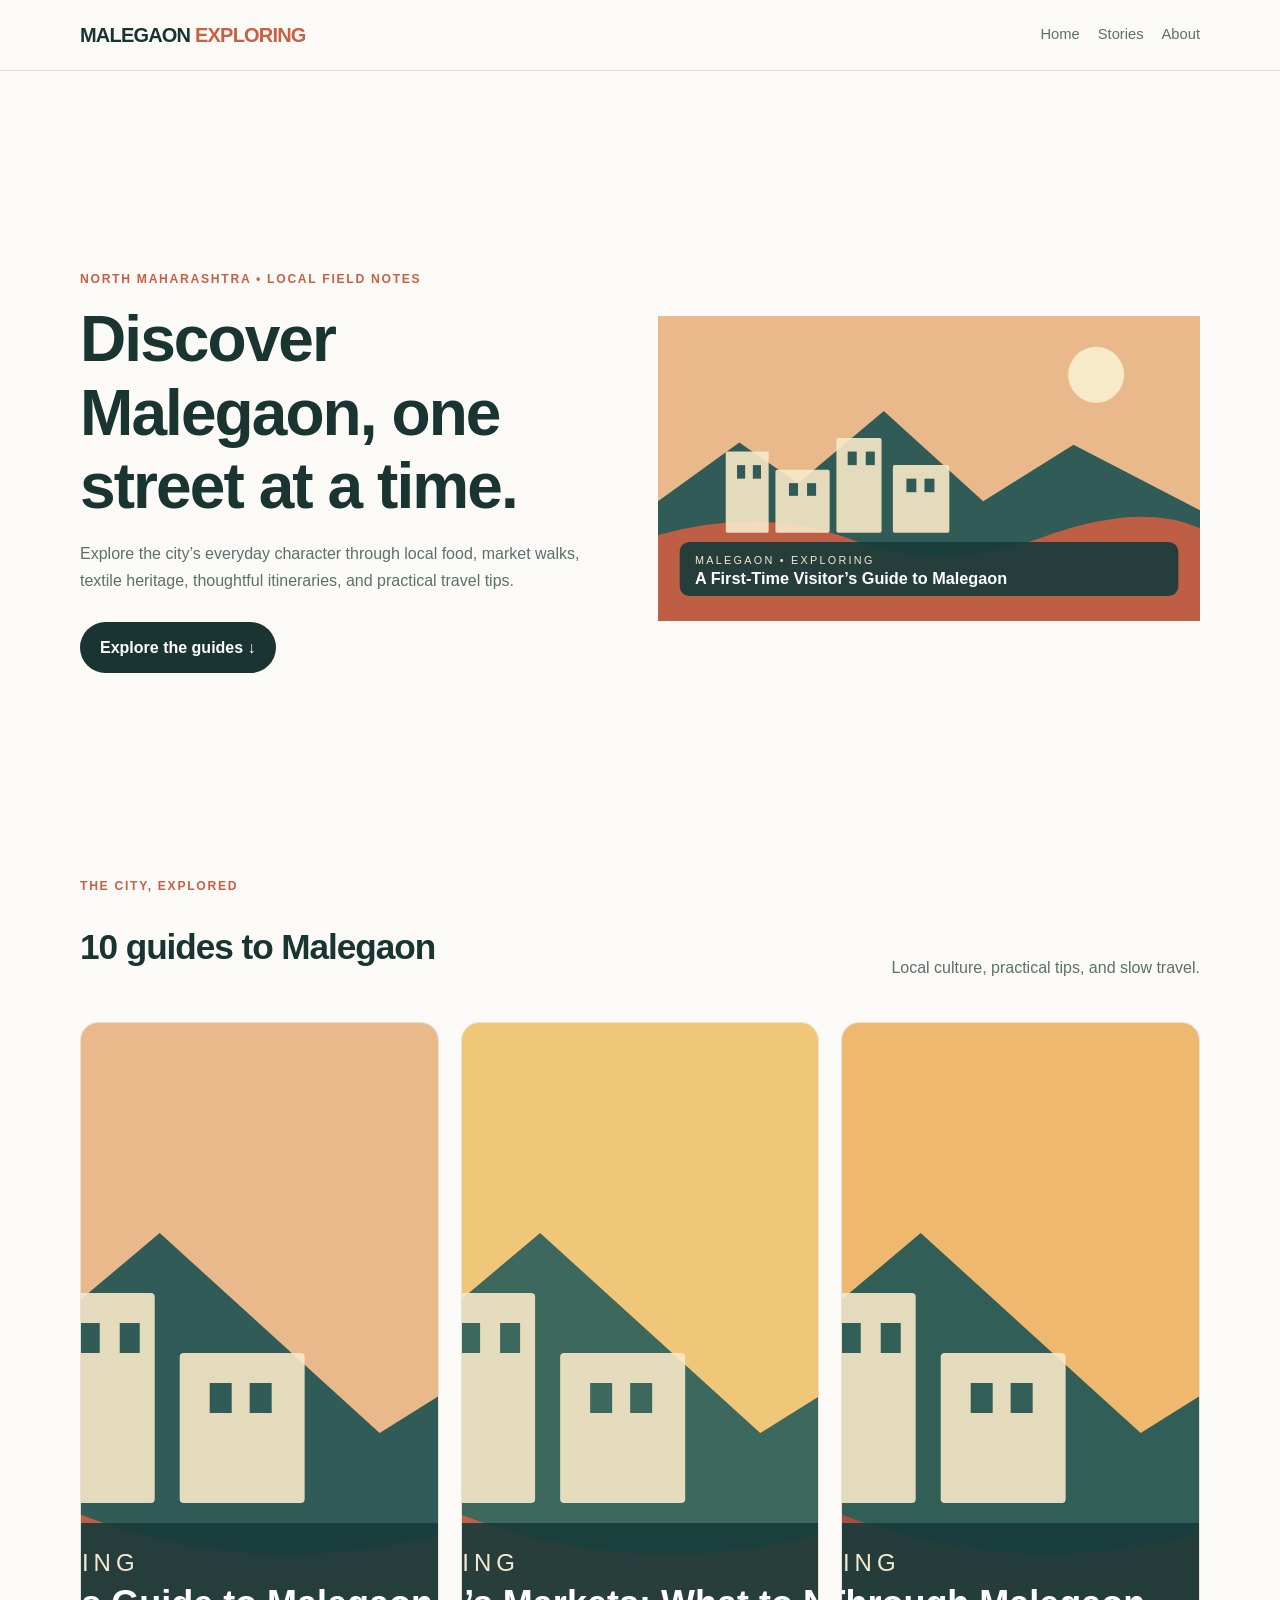
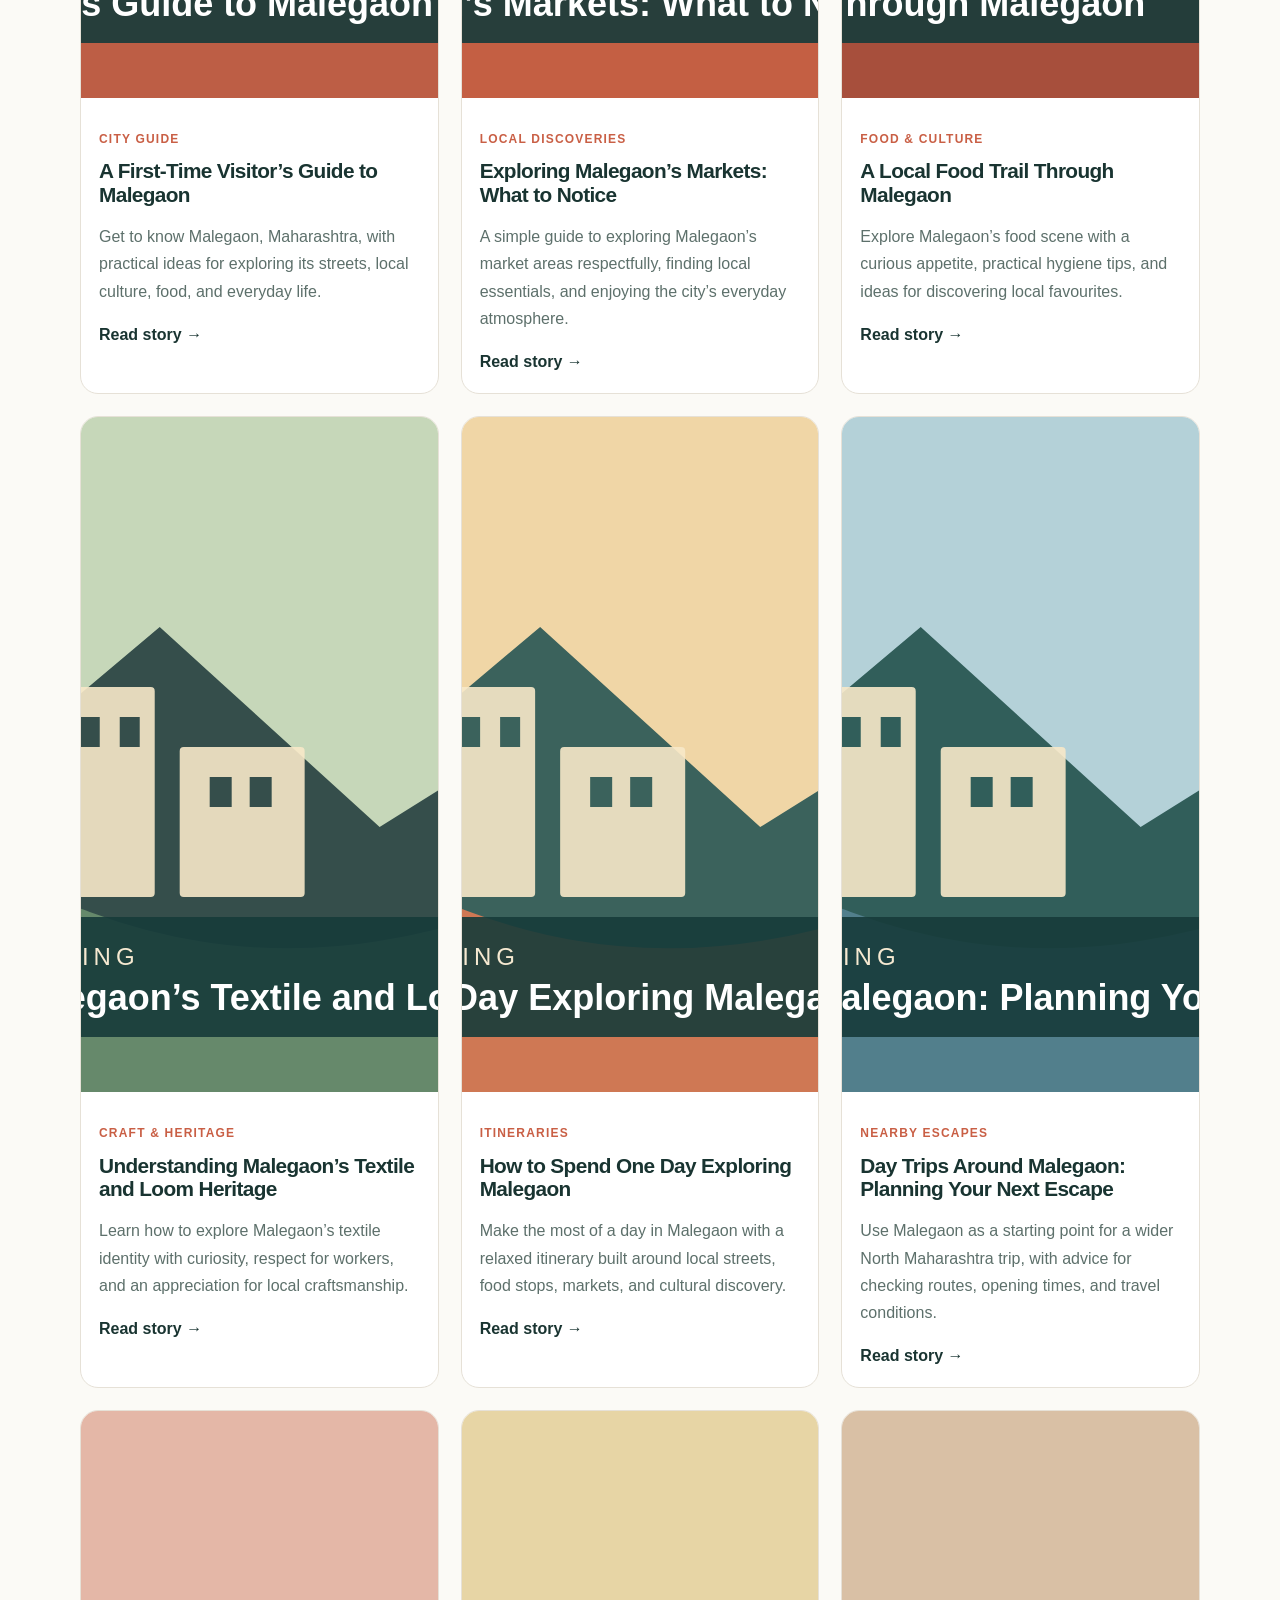
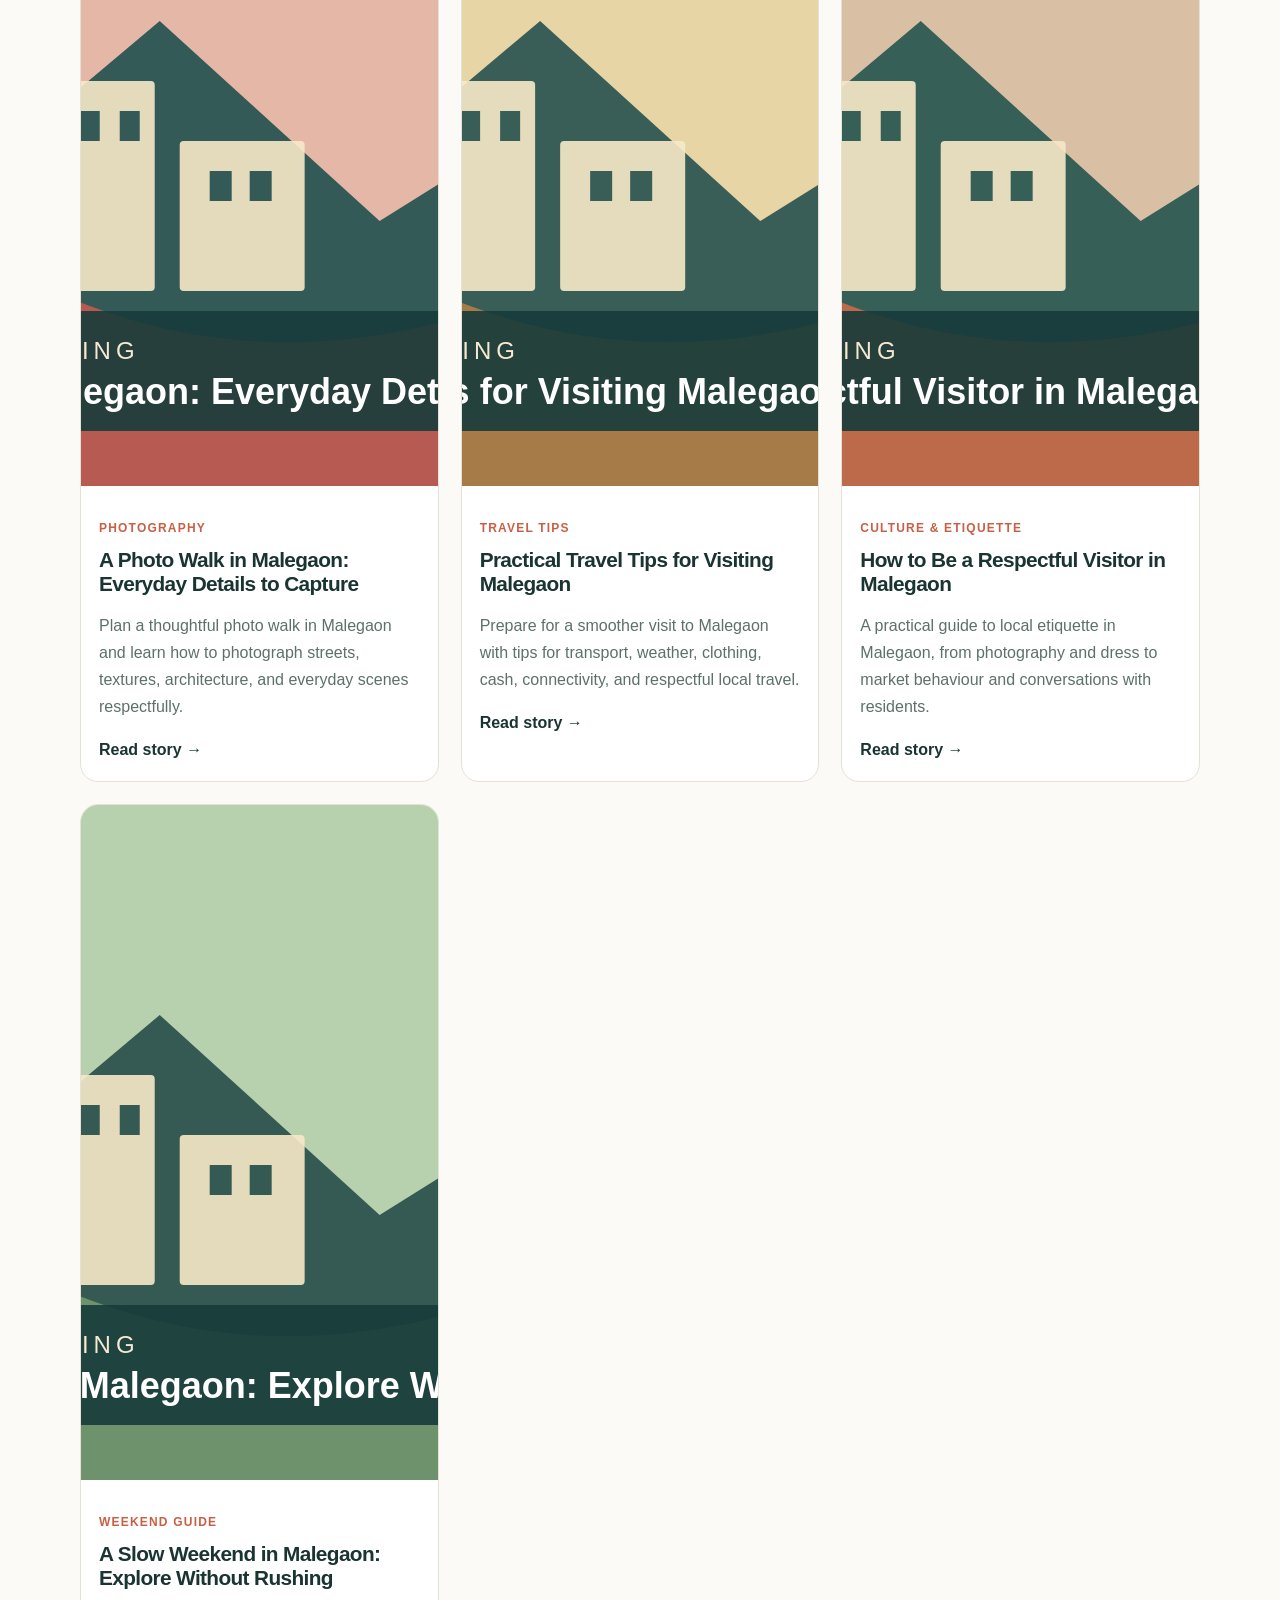
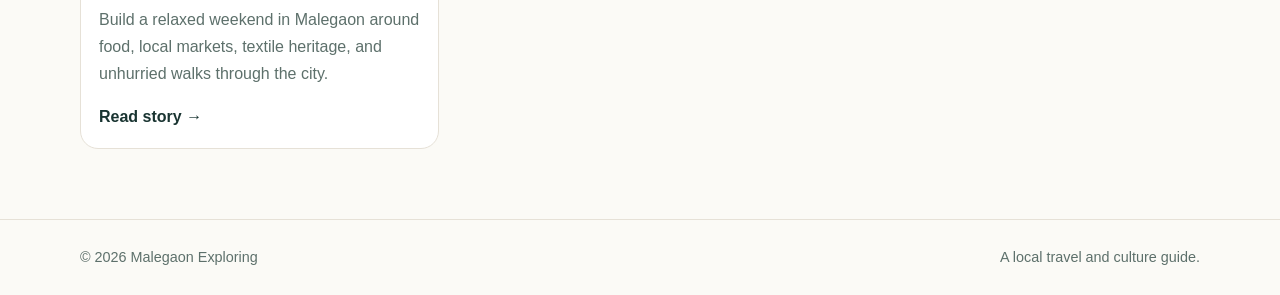
==== index.html @ 41c383dc "Add files via upload" ====
<!doctype html><html lang="en"><head><meta charset="utf-8"><meta name="viewport" content="width=device-width,initial-scale=1"><title>Malegaon Exploring | Local Travel, Food & Culture</title><meta name="description" content="Explore Malegaon, Maharashtra with local travel guides, market walks, food discoveries, textile heritage, itineraries, and practical visitor tips."><link rel="canonical" href="https://YOUR-SITE.vercel.app/"><link rel="stylesheet" href="style.css"><meta property="og:title" content="Malegaon Exploring | Local Travel, Food & Culture"><meta property="og:description" content="A local guide to exploring Malegaon, Maharashtra."><meta property="og:image" content="https://YOUR-SITE.vercel.app/post-1.svg"></head><body><header class="top"><div class="wrap nav"><a class="brand" href="index.html">MALEGAON <span>EXPLORING</span></a><nav class="links"><a href="index.html">Home</a><a href="index.html#stories">Stories</a><a href="index.html#about">About</a></nav></div></header><main><section class="wrap hero"><div><span class="eyebrow">North Maharashtra • Local field notes</span><h1>Discover Malegaon, one street at a time.</h1><p>Explore the city’s everyday character through local food, market walks, textile heritage, thoughtful itineraries, and practical travel tips.</p><a class="button" href="#stories">Explore the guides ↓</a></div><img src="post-1.svg" alt="Illustration inspired by Malegaon streets and local architecture" width="1200" height="675"></section><section class="wrap" id="stories"><div class="sectionhead"><div><span class="eyebrow">The city, explored</span><h2>10 guides to Malegaon</h2></div><p class="muted">Local culture, practical tips, and slow travel.</p></div><div class="grid"><article class="card"><a href="post-1.html"><img src="post-1.svg" alt="A First-Time Visitor’s Guide to Malegaon" width="1200" height="675" loading="lazy"></a><div class="cardbody"><span class="category">City Guide</span><h2><a href="post-1.html">A First-Time Visitor’s Guide to Malegaon</a></h2><p>Get to know Malegaon, Maharashtra, with practical ideas for exploring its streets, local culture, food, and everyday life.</p><a class="read" href="post-1.html">Read story →</a></div></article><article class="card"><a href="post-2.html"><img src="post-2.svg" alt="Exploring Malegaon’s Markets: What to Notice" width="1200" height="675" loading="lazy"></a><div class="cardbody"><span class="category">Local Discoveries</span><h2><a href="post-2.html">Exploring Malegaon’s Markets: What to Notice</a></h2><p>A simple guide to exploring Malegaon’s market areas respectfully, finding local essentials, and enjoying the city’s everyday atmosphere.</p><a class="read" href="post-2.html">Read story →</a></div></article><article class="card"><a href="post-3.html"><img src="post-3.svg" alt="A Local Food Trail Through Malegaon" width="1200" height="675" loading="lazy"></a><div class="cardbody"><span class="category">Food &amp; Culture</span><h2><a href="post-3.html">A Local Food Trail Through Malegaon</a></h2><p>Explore Malegaon’s food scene with a curious appetite, practical hygiene tips, and ideas for discovering local favourites.</p><a class="read" href="post-3.html">Read story →</a></div></article><article class="card"><a href="post-4.html"><img src="post-4.svg" alt="Understanding Malegaon’s Textile and Loom Heritage" width="1200" height="675" loading="lazy"></a><div class="cardbody"><span class="category">Craft &amp; Heritage</span><h2><a href="post-4.html">Understanding Malegaon’s Textile and Loom Heritage</a></h2><p>Learn how to explore Malegaon’s textile identity with curiosity, respect for workers, and an appreciation for local craftsmanship.</p><a class="read" href="post-4.html">Read story →</a></div></article><article class="card"><a href="post-5.html"><img src="post-5.svg" alt="How to Spend One Day Exploring Malegaon" width="1200" height="675" loading="lazy"></a><div class="cardbody"><span class="category">Itineraries</span><h2><a href="post-5.html">How to Spend One Day Exploring Malegaon</a></h2><p>Make the most of a day in Malegaon with a relaxed itinerary built around local streets, food stops, markets, and cultural discovery.</p><a class="read" href="post-5.html">Read story →</a></div></article><article class="card"><a href="post-6.html"><img src="post-6.svg" alt="Day Trips Around Malegaon: Planning Your Next Escape" width="1200" height="675" loading="lazy"></a><div class="cardbody"><span class="category">Nearby Escapes</span><h2><a href="post-6.html">Day Trips Around Malegaon: Planning Your Next Escape</a></h2><p>Use Malegaon as a starting point for a wider North Maharashtra trip, with advice for checking routes, opening times, and travel conditions.</p><a class="read" href="post-6.html">Read story →</a></div></article><article class="card"><a href="post-7.html"><img src="post-7.svg" alt="A Photo Walk in Malegaon: Everyday Details to Capture" width="1200" height="675" loading="lazy"></a><div class="cardbody"><span class="category">Photography</span><h2><a href="post-7.html">A Photo Walk in Malegaon: Everyday Details to Capture</a></h2><p>Plan a thoughtful photo walk in Malegaon and learn how to photograph streets, textures, architecture, and everyday scenes respectfully.</p><a class="read" href="post-7.html">Read story →</a></div></article><article class="card"><a href="post-8.html"><img src="post-8.svg" alt="Practical Travel Tips for Visiting Malegaon" width="1200" height="675" loading="lazy"></a><div class="cardbody"><span class="category">Travel Tips</span><h2><a href="post-8.html">Practical Travel Tips for Visiting Malegaon</a></h2><p>Prepare for a smoother visit to Malegaon with tips for transport, weather, clothing, cash, connectivity, and respectful local travel.</p><a class="read" href="post-8.html">Read story →</a></div></article><article class="card"><a href="post-9.html"><img src="post-9.svg" alt="How to Be a Respectful Visitor in Malegaon" width="1200" height="675" loading="lazy"></a><div class="cardbody"><span class="category">Culture &amp; Etiquette</span><h2><a href="post-9.html">How to Be a Respectful Visitor in Malegaon</a></h2><p>A practical guide to local etiquette in Malegaon, from photography and dress to market behaviour and conversations with residents.</p><a class="read" href="post-9.html">Read story →</a></div></article><article class="card"><a href="post-10.html"><img src="post-10.svg" alt="A Slow Weekend in Malegaon: Explore Without Rushing" width="1200" height="675" loading="lazy"></a><div class="cardbody"><span class="category">Weekend Guide</span><h2><a href="post-10.html">A Slow Weekend in Malegaon: Explore Without Rushing</a></h2><p>Build a relaxed weekend in Malegaon around food, local markets, textile heritage, and unhurried walks through the city.</p><a class="read" href="post-10.html">Read story →</a></div></article></div></section></main><footer class="footer" id="about"><div class="wrap footerin"><span>© 2026 Malegaon Exploring</span><span>A local travel and culture guide.</span></div></footer></body></html>
---- style.css ----
*{box-sizing:border-box}body{margin:0;background:#fbfaf6;color:#193431;font:16px/1.7 Arial,Helvetica,sans-serif}a{color:inherit}.wrap{width:min(1120px,calc(100% - 32px));margin:auto}.top{border-bottom:1px solid #e6e1d7}.nav{padding:18px 0;display:flex;justify-content:space-between;gap:16px;align-items:center}.brand{font-weight:900;font-size:1.25rem;text-decoration:none;letter-spacing:-.04em}.brand span{color:#c95f45}.links{display:flex;gap:18px;flex-wrap:wrap}.links a{text-decoration:none;color:#5d706b;font-size:.92rem}.hero{padding:60px 0 40px;display:grid;grid-template-columns:1fr 1fr;gap:36px;align-items:center}.eyebrow{text-transform:uppercase;letter-spacing:.14em;color:#c95f45;font-weight:bold;font-size:.76rem}h1,h2,h3{line-height:1.15;letter-spacing:-.03em}h1{font-size:clamp(2.3rem,5vw,4.2rem);margin:12px 0}h2{font-size:clamp(1.6rem,3vw,2.2rem)}.hero p,.muted{color:#5d706b}.hero img{width:100%;border-radius:24px}.button{display:inline-block;padding:12px 20px;background:#193431;color:#fff;text-decoration:none;border-radius:99px;font-weight:bold;margin-top:12px}.sectionhead{margin:25px 0;display:flex;justify-content:space-between;align-items:end;gap:20px}.grid{display:grid;grid-template-columns:repeat(3,minmax(0,1fr));gap:22px;padding-bottom:70px}.card{background:white;border:1px solid #e6e1d7;border-radius:18px;overflow:hidden}.card img{width:100%;aspect-ratio:16/9;object-fit:cover}.cardbody{padding:18px}.category{font-size:.75rem;text-transform:uppercase;letter-spacing:.1em;color:#c95f45;font-weight:bold}.card h2{font-size:1.3rem;margin:8px 0}.card h2 a{text-decoration:none}.card p{color:#5d706b}.read{font-weight:bold;text-decoration:none}.articlehead{padding:45px 0 20px;max-width:850px}.articlehead h1{font-size:clamp(2.2rem,5vw,3.8rem)}.meta{color:#5d706b;font-size:.9rem}.feature{width:100%;max-height:470px;object-fit:cover;border-radius:22px;margin:10px 0 30px}.articlegrid{display:grid;grid-template-columns:minmax(0,760px) 1fr;gap:45px;padding-bottom:70px}.content h2{font-size:1.55rem;margin-top:32px}.content p{color:#344d48}.aside{background:#f0eee5;border-radius:16px;padding:20px;align-self:start}.footer{border-top:1px solid #e6e1d7;padding:25px 0;color:#5d706b;font-size:.9rem}.footerin{display:flex;justify-content:space-between;gap:12px;flex-wrap:wrap}.back{color:#c95f45;text-decoration:none;font-weight:bold}@media(max-width:800px){.hero{grid-template-columns:1fr;padding-top:38px}.grid{grid-template-columns:repeat(2,minmax(0,1fr))}.articlegrid{grid-template-columns:1fr}.aside{order:-1}}@media(max-width:540px){.nav{align-items:flex-start;flex-direction:column}.grid{grid-template-columns:1fr}.wrap{width:calc(100% - 26px)}.hero{gap:22px}}
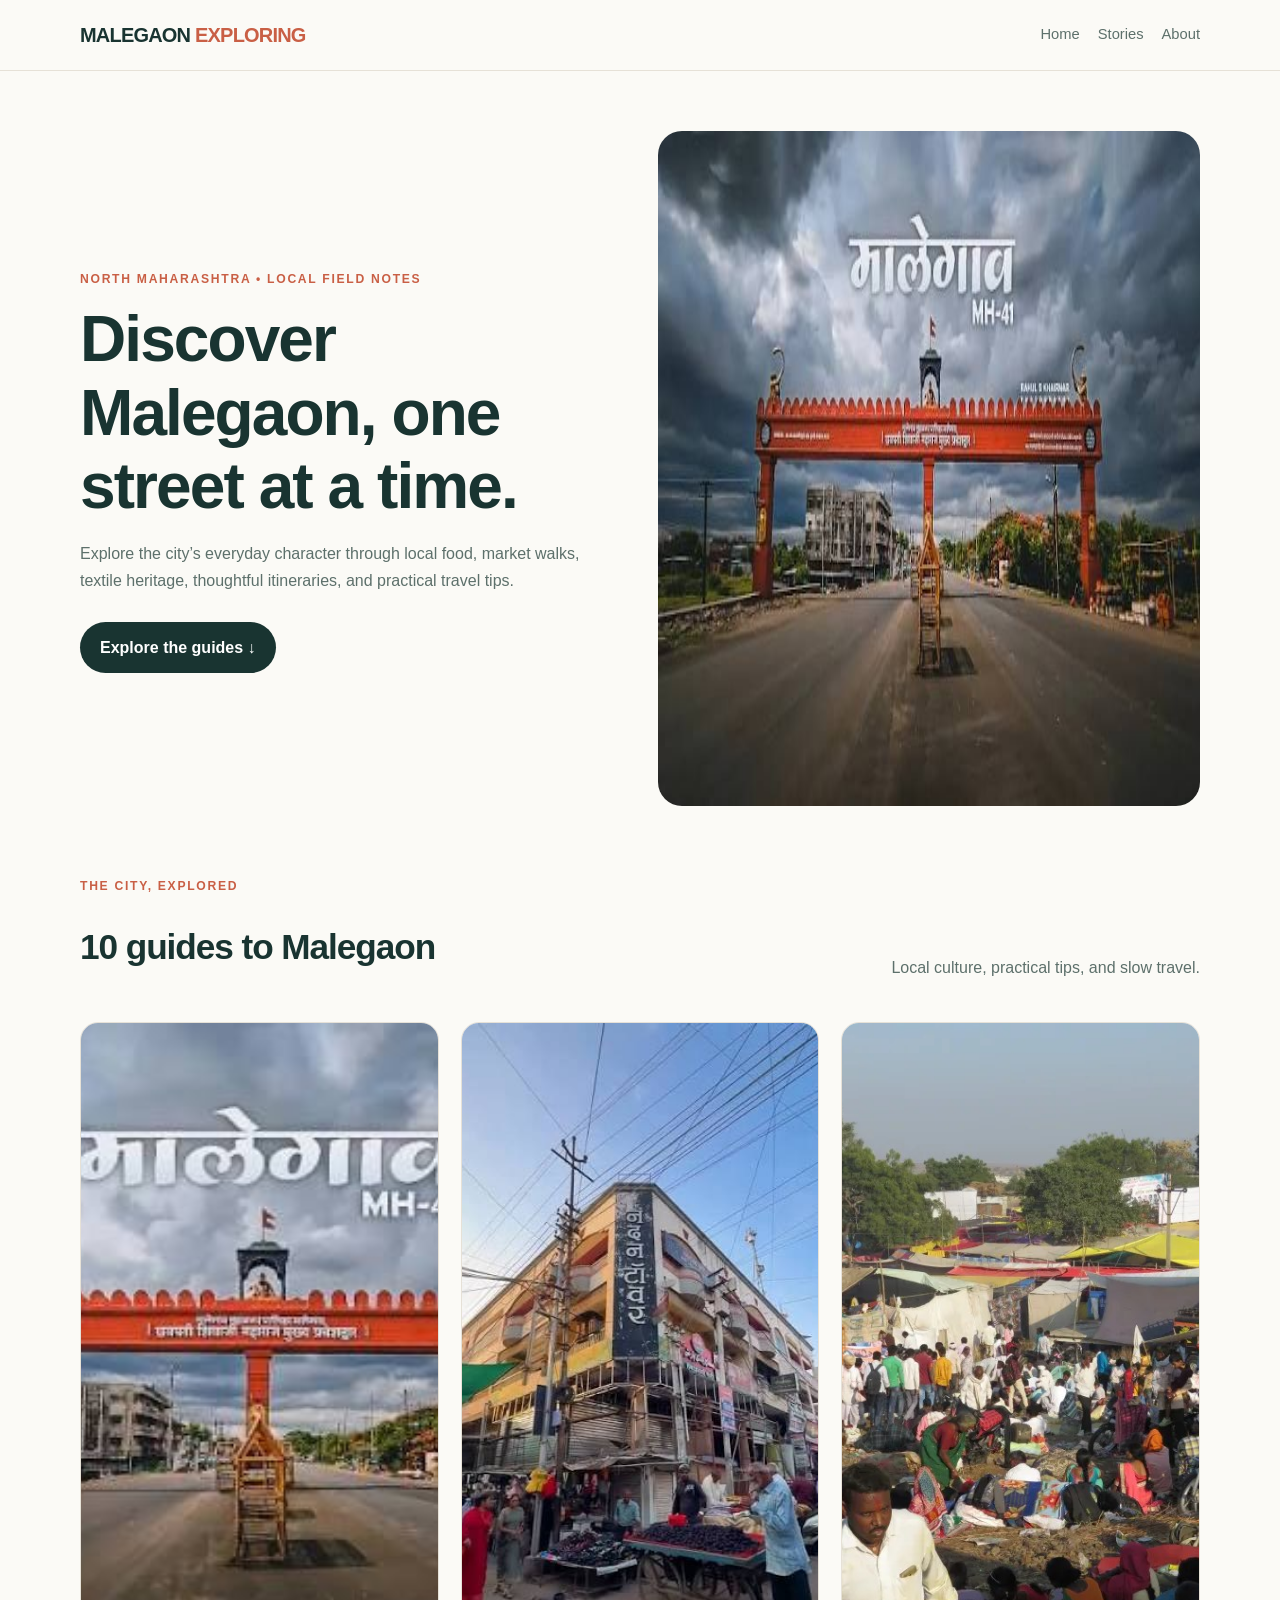
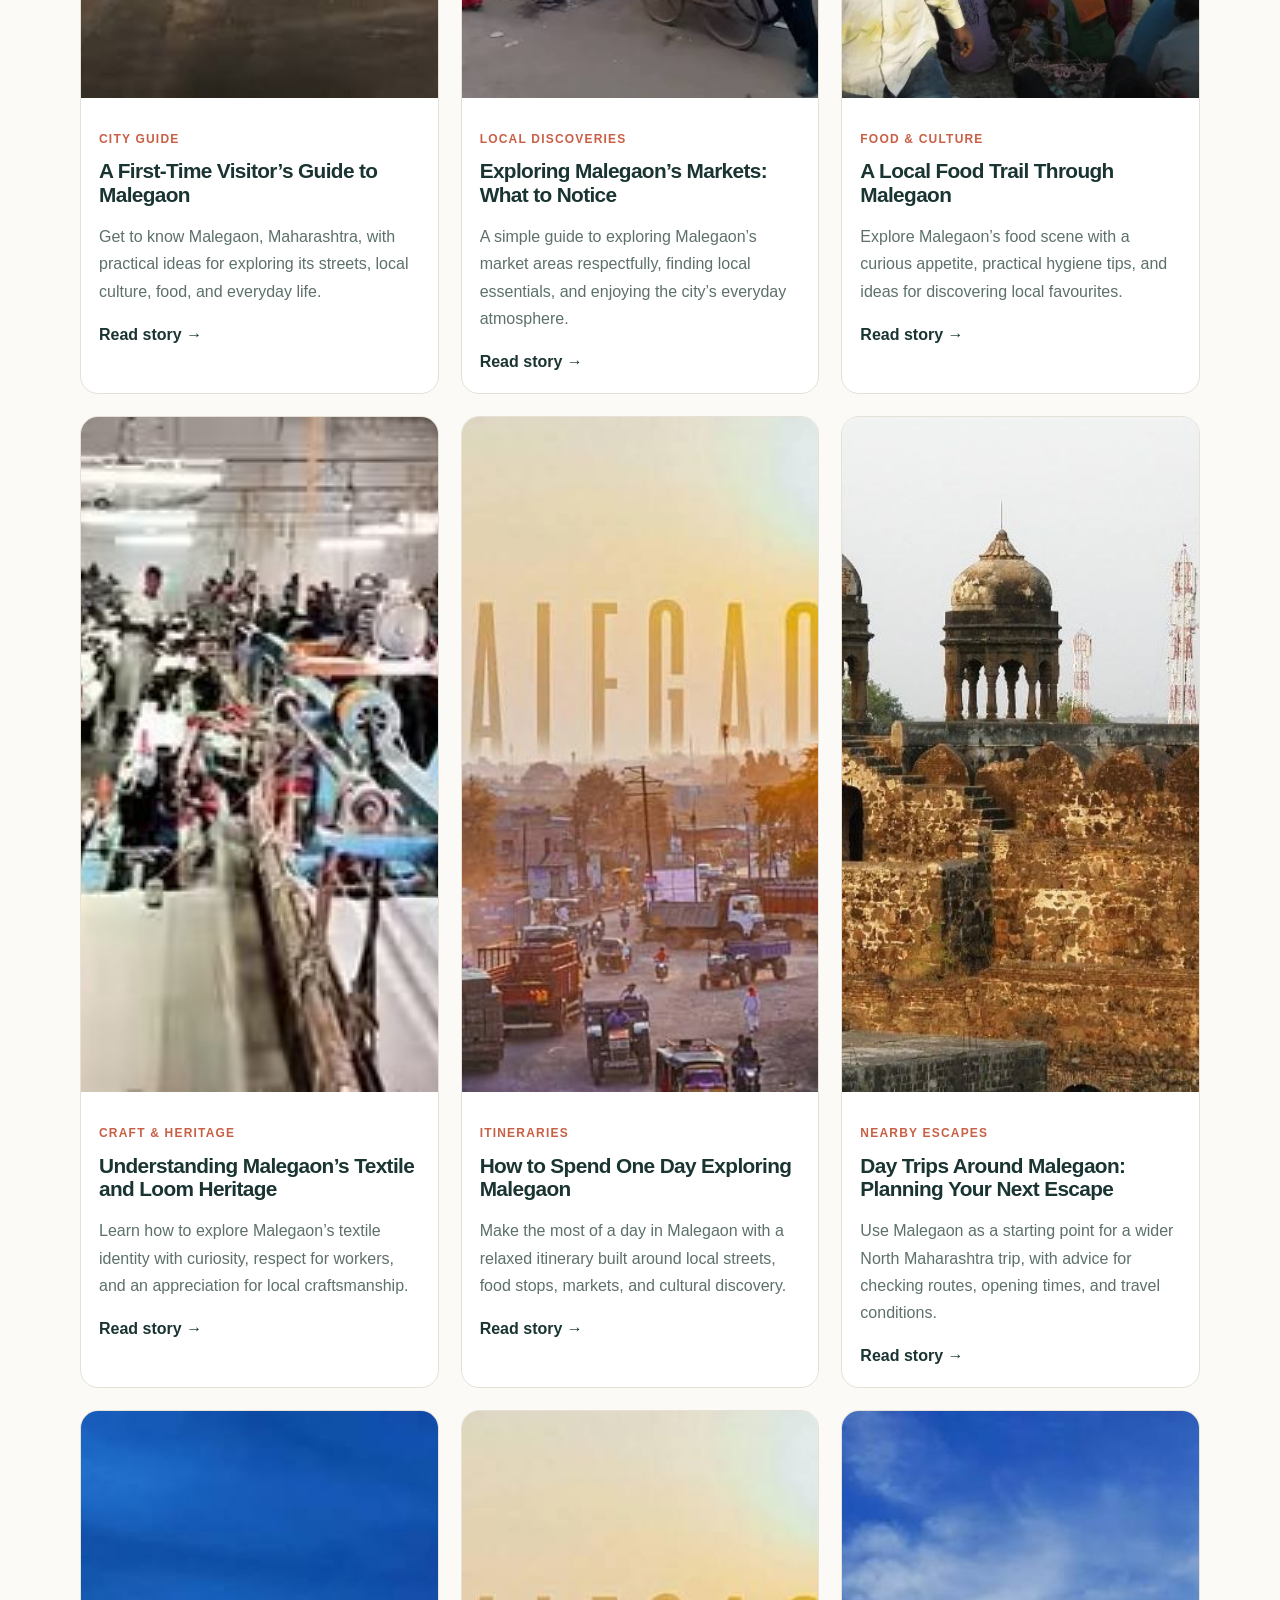
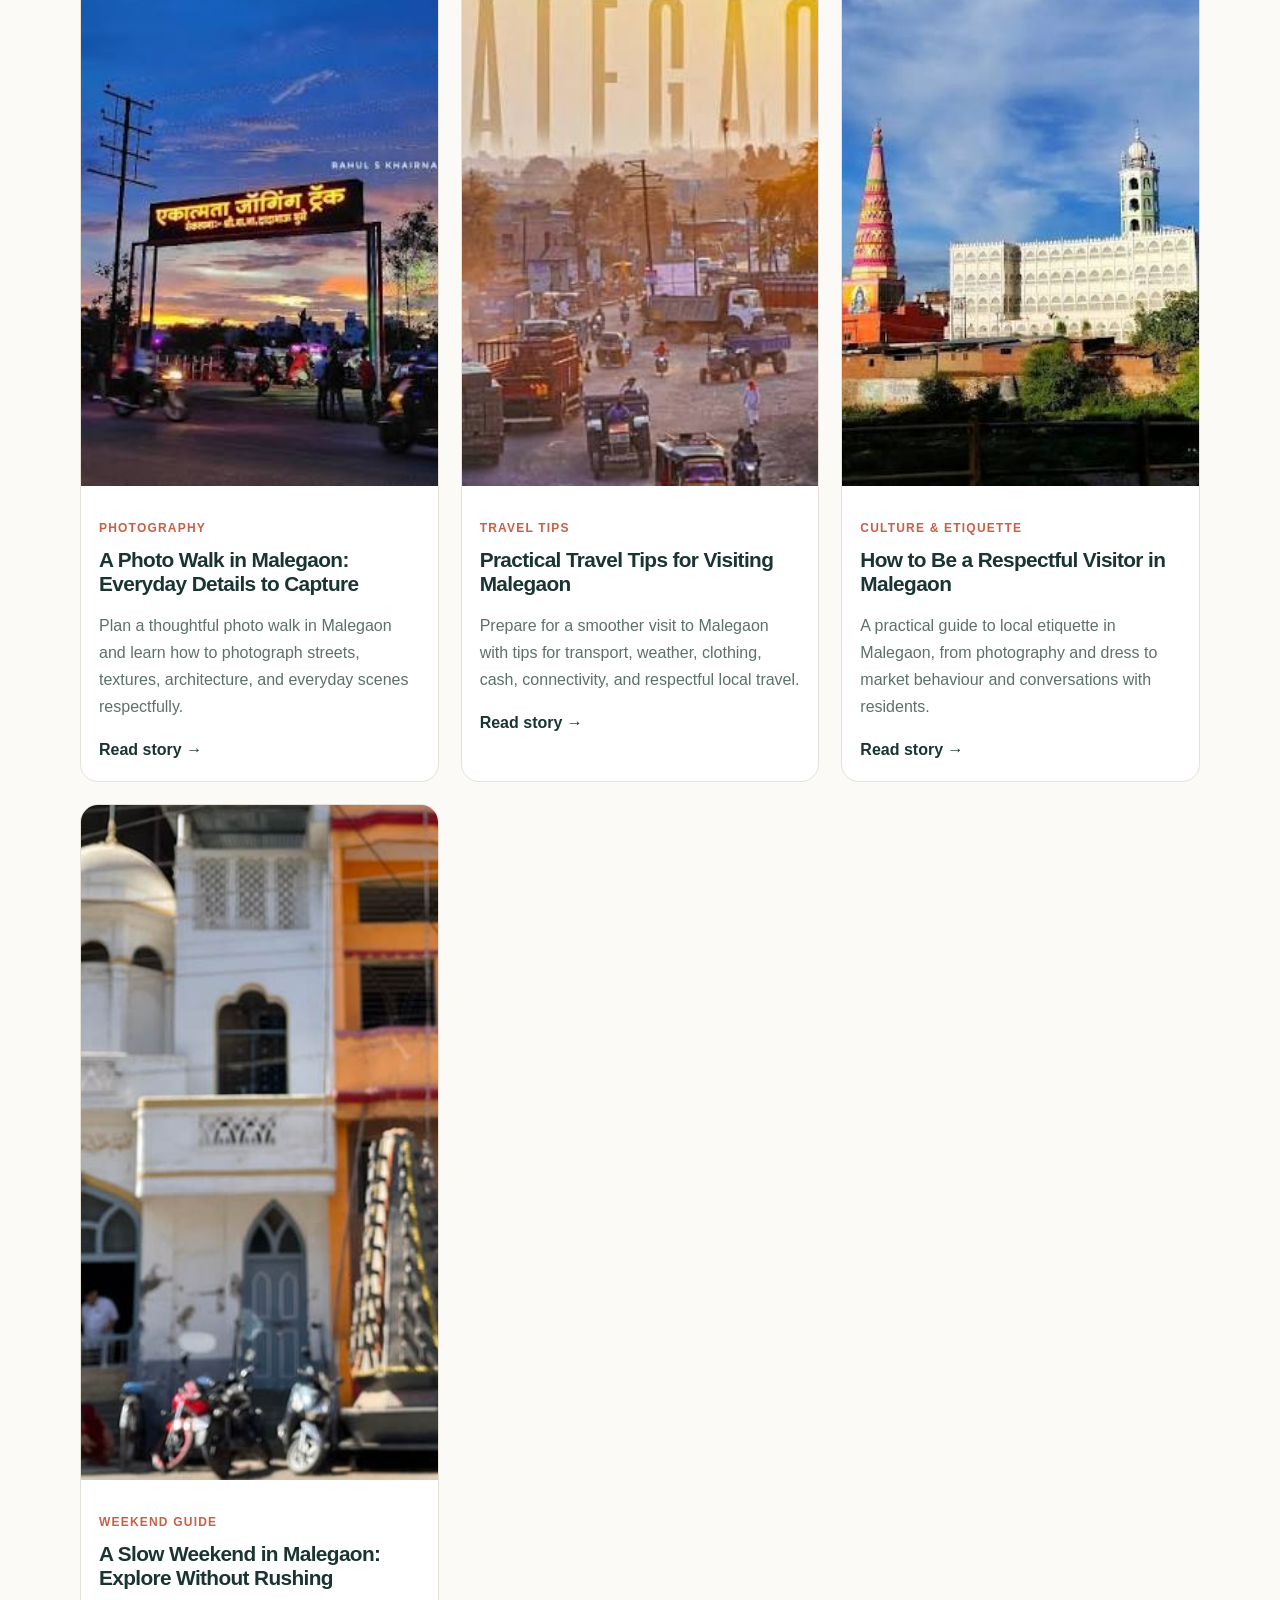
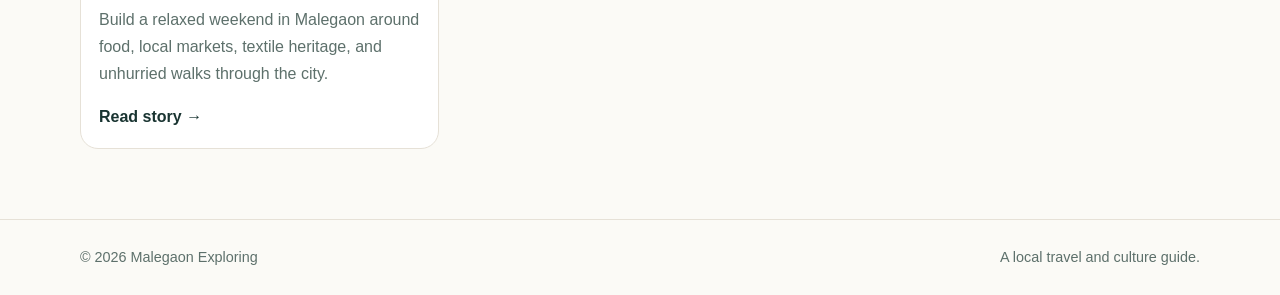
==== commit d4f27a13: "Add files via upload" ====
--- a/index.html
+++ b/index.html
@@ -1 +1 @@
-<!doctype html><html lang="en"><head><meta charset="utf-8"><meta name="viewport" content="width=device-width,initial-scale=1"><title>Malegaon Exploring | Local Travel, Food & Culture</title><meta name="description" content="Explore Malegaon, Maharashtra with local travel guides, market walks, food discoveries, textile heritage, itineraries, and practical visitor tips."><link rel="canonical" href="https://YOUR-SITE.vercel.app/"><link rel="stylesheet" href="style.css"><meta property="og:title" content="Malegaon Exploring | Local Travel, Food & Culture"><meta property="og:description" content="A local guide to exploring Malegaon, Maharashtra."><meta property="og:image" content="https://YOUR-SITE.vercel.app/post-1.svg"></head><body><header class="top"><div class="wrap nav"><a class="brand" href="index.html">MALEGAON <span>EXPLORING</span></a><nav class="links"><a href="index.html">Home</a><a href="index.html#stories">Stories</a><a href="index.html#about">About</a></nav></div></header><main><section class="wrap hero"><div><span class="eyebrow">North Maharashtra • Local field notes</span><h1>Discover Malegaon, one street at a time.</h1><p>Explore the city’s everyday character through local food, market walks, textile heritage, thoughtful itineraries, and practical travel tips.</p><a class="button" href="#stories">Explore the guides ↓</a></div><img src="post-1.svg" alt="Illustration inspired by Malegaon streets and local architecture" width="1200" height="675"></section><section class="wrap" id="stories"><div class="sectionhead"><div><span class="eyebrow">The city, explored</span><h2>10 guides to Malegaon</h2></div><p class="muted">Local culture, practical tips, and slow travel.</p></div><div class="grid"><article class="card"><a href="post-1.html"><img src="post-1.svg" alt="A First-Time Visitor’s Guide to Malegaon" width="1200" height="675" loading="lazy"></a><div class="cardbody"><span class="category">City Guide</span><h2><a href="post-1.html">A First-Time Visitor’s Guide to Malegaon</a></h2><p>Get to know Malegaon, Maharashtra, with practical ideas for exploring its streets, local culture, food, and everyday life.</p><a class="read" href="post-1.html">Read story →</a></div></article><article class="card"><a href="post-2.html"><img src="post-2.svg" alt="Exploring Malegaon’s Markets: What to Notice" width="1200" height="675" loading="lazy"></a><div class="cardbody"><span class="category">Local Discoveries</span><h2><a href="post-2.html">Exploring Malegaon’s Markets: What to Notice</a></h2><p>A simple guide to exploring Malegaon’s market areas respectfully, finding local essentials, and enjoying the city’s everyday atmosphere.</p><a class="read" href="post-2.html">Read story →</a></div></article><article class="card"><a href="post-3.html"><img src="post-3.svg" alt="A Local Food Trail Through Malegaon" width="1200" height="675" loading="lazy"></a><div class="cardbody"><span class="category">Food &amp; Culture</span><h2><a href="post-3.html">A Local Food Trail Through Malegaon</a></h2><p>Explore Malegaon’s food scene with a curious appetite, practical hygiene tips, and ideas for discovering local favourites.</p><a class="read" href="post-3.html">Read story →</a></div></article><article class="card"><a href="post-4.html"><img src="post-4.svg" alt="Understanding Malegaon’s Textile and Loom Heritage" width="1200" height="675" loading="lazy"></a><div class="cardbody"><span class="category">Craft &amp; Heritage</span><h2><a href="post-4.html">Understanding Malegaon’s Textile and Loom Heritage</a></h2><p>Learn how to explore Malegaon’s textile identity with curiosity, respect for workers, and an appreciation for local craftsmanship.</p><a class="read" href="post-4.html">Read story →</a></div></article><article class="card"><a href="post-5.html"><img src="post-5.svg" alt="How to Spend One Day Exploring Malegaon" width="1200" height="675" loading="lazy"></a><div class="cardbody"><span class="category">Itineraries</span><h2><a href="post-5.html">How to Spend One Day Exploring Malegaon</a></h2><p>Make the most of a day in Malegaon with a relaxed itinerary built around local streets, food stops, markets, and cultural discovery.</p><a class="read" href="post-5.html">Read story →</a></div></article><article class="card"><a href="post-6.html"><img src="post-6.svg" alt="Day Trips Around Malegaon: Planning Your Next Escape" width="1200" height="675" loading="lazy"></a><div class="cardbody"><span class="category">Nearby Escapes</span><h2><a href="post-6.html">Day Trips Around Malegaon: Planning Your Next Escape</a></h2><p>Use Malegaon as a starting point for a wider North Maharashtra trip, with advice for checking routes, opening times, and travel conditions.</p><a class="read" href="post-6.html">Read story →</a></div></article><article class="card"><a href="post-7.html"><img src="post-7.svg" alt="A Photo Walk in Malegaon: Everyday Details to Capture" width="1200" height="675" loading="lazy"></a><div class="cardbody"><span class="category">Photography</span><h2><a href="post-7.html">A Photo Walk in Malegaon: Everyday Details to Capture</a></h2><p>Plan a thoughtful photo walk in Malegaon and learn how to photograph streets, textures, architecture, and everyday scenes respectfully.</p><a class="read" href="post-7.html">Read story →</a></div></article><article class="card"><a href="post-8.html"><img src="post-8.svg" alt="Practical Travel Tips for Visiting Malegaon" width="1200" height="675" loading="lazy"></a><div class="cardbody"><span class="category">Travel Tips</span><h2><a href="post-8.html">Practical Travel Tips for Visiting Malegaon</a></h2><p>Prepare for a smoother visit to Malegaon with tips for transport, weather, clothing, cash, connectivity, and respectful local travel.</p><a class="read" href="post-8.html">Read story →</a></div></article><article class="card"><a href="post-9.html"><img src="post-9.svg" alt="How to Be a Respectful Visitor in Malegaon" width="1200" height="675" loading="lazy"></a><div class="cardbody"><span class="category">Culture &amp; Etiquette</span><h2><a href="post-9.html">How to Be a Respectful Visitor in Malegaon</a></h2><p>A practical guide to local etiquette in Malegaon, from photography and dress to market behaviour and conversations with residents.</p><a class="read" href="post-9.html">Read story →</a></div></article><article class="card"><a href="post-10.html"><img src="post-10.svg" alt="A Slow Weekend in Malegaon: Explore Without Rushing" width="1200" height="675" loading="lazy"></a><div class="cardbody"><span class="category">Weekend Guide</span><h2><a href="post-10.html">A Slow Weekend in Malegaon: Explore Without Rushing</a></h2><p>Build a relaxed weekend in Malegaon around food, local markets, textile heritage, and unhurried walks through the city.</p><a class="read" href="post-10.html">Read story →</a></div></article></div></section></main><footer class="footer" id="about"><div class="wrap footerin"><span>© 2026 Malegaon Exploring</span><span>A local travel and culture guide.</span></div></footer></body></html>+<!doctype html><html lang="en"><head><meta charset="utf-8"><meta name="viewport" content="width=device-width,initial-scale=1"><title>Malegaon Exploring | Local Travel, Food & Culture</title><meta name="description" content="Explore Malegaon, Maharashtra with local travel guides, market walks, food discoveries, textile heritage, itineraries, and practical visitor tips."><link rel="canonical" href="https://YOUR-SITE.vercel.app/"><link rel="stylesheet" href="style.css"><meta property="og:title" content="Malegaon Exploring | Local Travel, Food & Culture"><meta property="og:description" content="A local guide to exploring Malegaon, Maharashtra."><meta property="og:image" content="https://YOUR-SITE.vercel.app/post-1.jpg"></head><body><header class="top"><div class="wrap nav"><a class="brand" href="index.html">MALEGAON <span>EXPLORING</span></a><nav class="links"><a href="index.html">Home</a><a href="index.html#stories">Stories</a><a href="index.html#about">About</a></nav></div></header><main><section class="wrap hero"><div><span class="eyebrow">North Maharashtra • Local field notes</span><h1>Discover Malegaon, one street at a time.</h1><p>Explore the city’s everyday character through local food, market walks, textile heritage, thoughtful itineraries, and practical travel tips.</p><a class="button" href="#stories">Explore the guides ↓</a></div><img src="post-1.jpg" alt="Malegaon entrance gateway in Maharashtra" width="1200" height="675"></section><section class="wrap" id="stories"><div class="sectionhead"><div><span class="eyebrow">The city, explored</span><h2>10 guides to Malegaon</h2></div><p class="muted">Local culture, practical tips, and slow travel.</p></div><div class="grid"><article class="card"><a href="post-1.html"><img src="post-1.jpg" alt="Malegaon entrance gateway in Maharashtra" width="1200" height="675" loading="lazy"></a><div class="cardbody"><span class="category">City Guide</span><h2><a href="post-1.html">A First-Time Visitor’s Guide to Malegaon</a></h2><p>Get to know Malegaon, Maharashtra, with practical ideas for exploring its streets, local culture, food, and everyday life.</p><a class="read" href="post-1.html">Read story →</a></div></article><article class="card"><a href="post-2.html"><img src="post-2.jpg" alt="Busy street market in Malegaon, Maharashtra" width="1200" height="675" loading="lazy"></a><div class="cardbody"><span class="category">Local Discoveries</span><h2><a href="post-2.html">Exploring Malegaon’s Markets: What to Notice</a></h2><p>A simple guide to exploring Malegaon’s market areas respectfully, finding local essentials, and enjoying the city’s everyday atmosphere.</p><a class="read" href="post-2.html">Read story →</a></div></article><article class="card"><a href="post-3.html"><img src="post-3.jpg" alt="A crowded local fair and market near Malegaon" width="1200" height="675" loading="lazy"></a><div class="cardbody"><span class="category">Food &amp; Culture</span><h2><a href="post-3.html">A Local Food Trail Through Malegaon</a></h2><p>Explore Malegaon’s food scene with a curious appetite, practical hygiene tips, and ideas for discovering local favourites.</p><a class="read" href="post-3.html">Read story →</a></div></article><article class="card"><a href="post-4.html"><img src="post-4.jpg" alt="Worker operating a powerloom in Malegaon textile workshop" width="1200" height="675" loading="lazy"></a><div class="cardbody"><span class="category">Craft &amp; Heritage</span><h2><a href="post-4.html">Understanding Malegaon’s Textile and Loom Heritage</a></h2><p>Learn how to explore Malegaon’s textile identity with curiosity, respect for workers, and an appreciation for local craftsmanship.</p><a class="read" href="post-4.html">Read story →</a></div></article><article class="card"><a href="post-5.html"><img src="post-5.jpg" alt="Malegaon city street at sunrise" width="1200" height="675" loading="lazy"></a><div class="cardbody"><span class="category">Itineraries</span><h2><a href="post-5.html">How to Spend One Day Exploring Malegaon</a></h2><p>Make the most of a day in Malegaon with a relaxed itinerary built around local streets, food stops, markets, and cultural discovery.</p><a class="read" href="post-5.html">Read story →</a></div></article><article class="card"><a href="post-6.html"><img src="post-6.jpg" alt="Historic stone fort architecture near the Malegaon region" width="1200" height="675" loading="lazy"></a><div class="cardbody"><span class="category">Nearby Escapes</span><h2><a href="post-6.html">Day Trips Around Malegaon: Planning Your Next Escape</a></h2><p>Use Malegaon as a starting point for a wider North Maharashtra trip, with advice for checking routes, opening times, and travel conditions.</p><a class="read" href="post-6.html">Read story →</a></div></article><article class="card"><a href="post-7.html"><img src="post-7.jpg" alt="A local gateway in Malegaon at sunset" width="1200" height="675" loading="lazy"></a><div class="cardbody"><span class="category">Photography</span><h2><a href="post-7.html">A Photo Walk in Malegaon: Everyday Details to Capture</a></h2><p>Plan a thoughtful photo walk in Malegaon and learn how to photograph streets, textures, architecture, and everyday scenes respectfully.</p><a class="read" href="post-7.html">Read story →</a></div></article><article class="card"><a href="post-8.html"><img src="post-8.jpg" alt="Powerloom machinery inside a textile workshop in Malegaon" width="1200" height="675" loading="lazy"></a><div class="cardbody"><span class="category">Travel Tips</span><h2><a href="post-8.html">Practical Travel Tips for Visiting Malegaon</a></h2><p>Prepare for a smoother visit to Malegaon with tips for transport, weather, clothing, cash, connectivity, and respectful local travel.</p><a class="read" href="post-8.html">Read story →</a></div></article><article class="card"><a href="post-9.html"><img src="post-9.jpg" alt="Religious architecture and minarets in Malegaon" width="1200" height="675" loading="lazy"></a><div class="cardbody"><span class="category">Culture &amp; Etiquette</span><h2><a href="post-9.html">How to Be a Respectful Visitor in Malegaon</a></h2><p>A practical guide to local etiquette in Malegaon, from photography and dress to market behaviour and conversations with residents.</p><a class="read" href="post-9.html">Read story →</a></div></article><article class="card"><a href="post-10.html"><img src="post-10.jpg" alt="Local mosque and temple architecture in Malegaon" width="1200" height="675" loading="lazy"></a><div class="cardbody"><span class="category">Weekend Guide</span><h2><a href="post-10.html">A Slow Weekend in Malegaon: Explore Without Rushing</a></h2><p>Build a relaxed weekend in Malegaon around food, local markets, textile heritage, and unhurried walks through the city.</p><a class="read" href="post-10.html">Read story →</a></div></article></div></section></main><footer class="footer" id="about"><div class="wrap footerin"><span>© 2026 Malegaon Exploring</span><span>A local travel and culture guide.</span></div></footer></body></html>
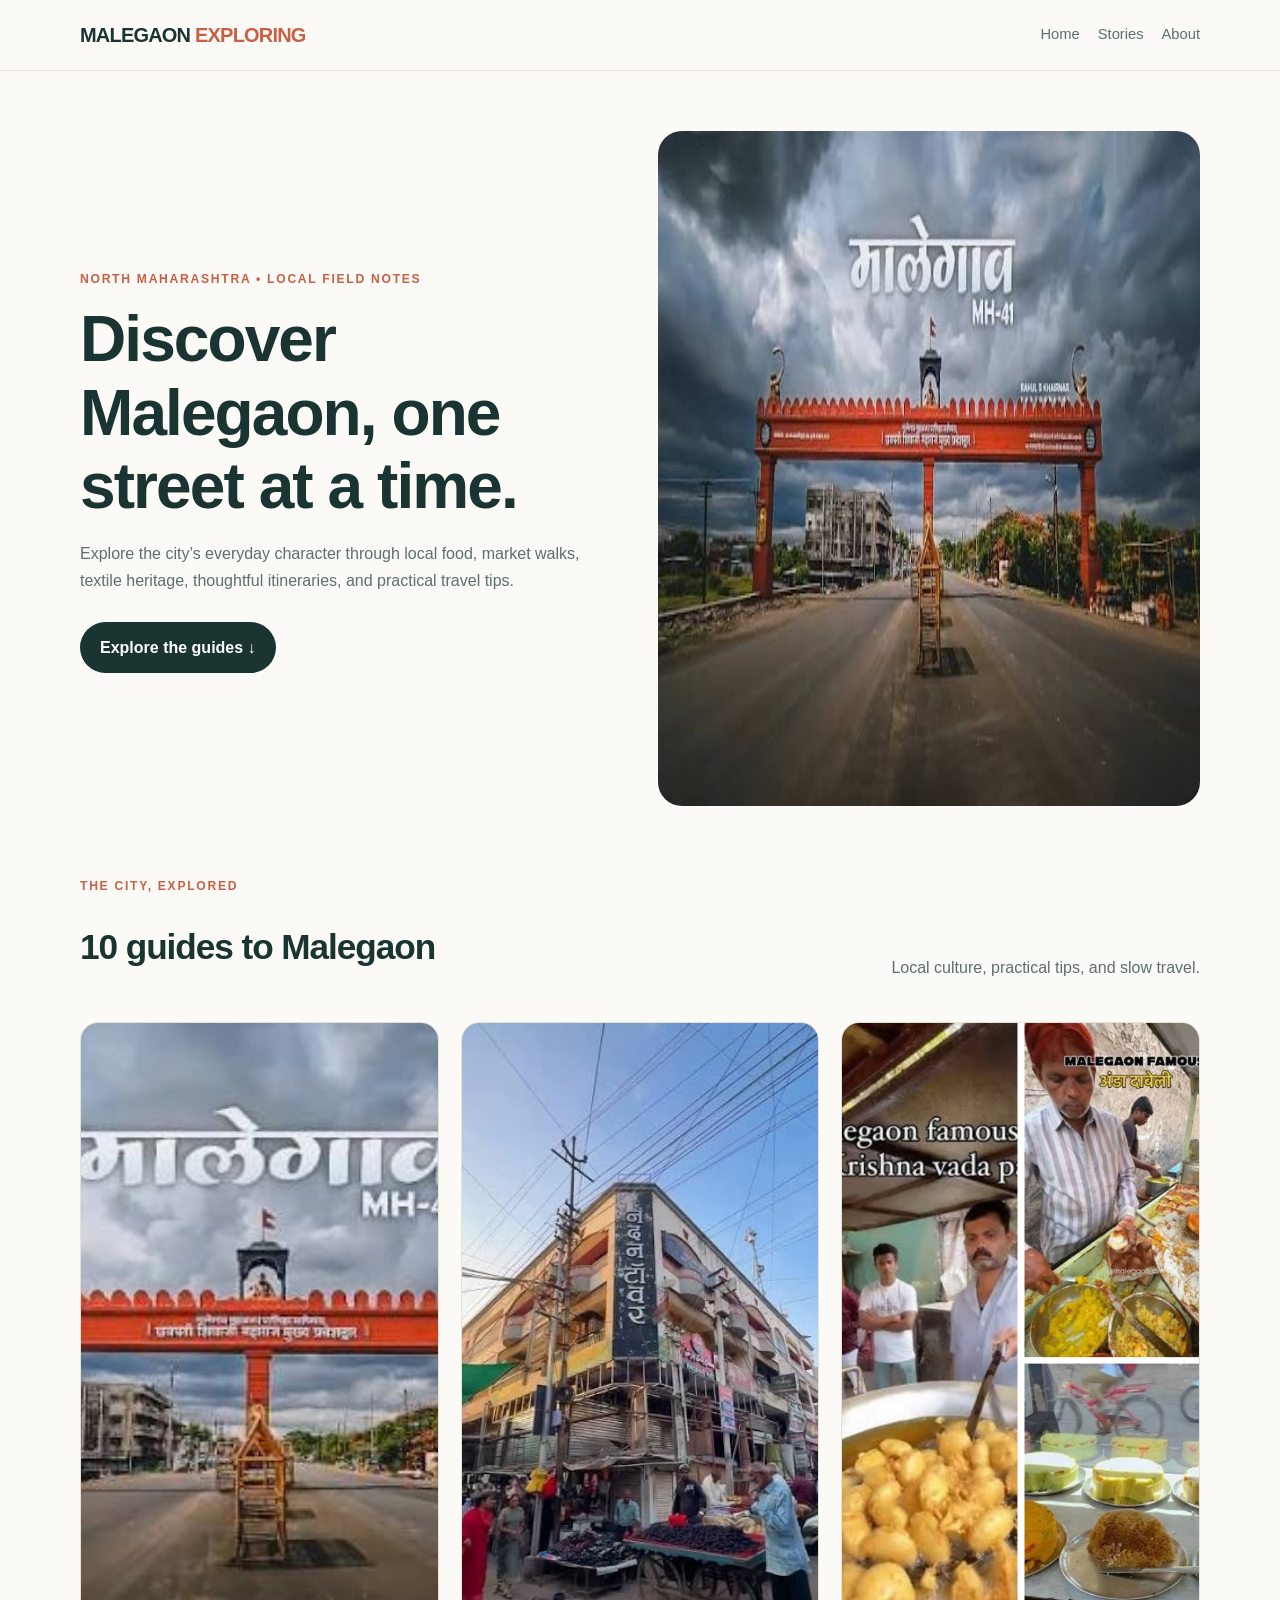
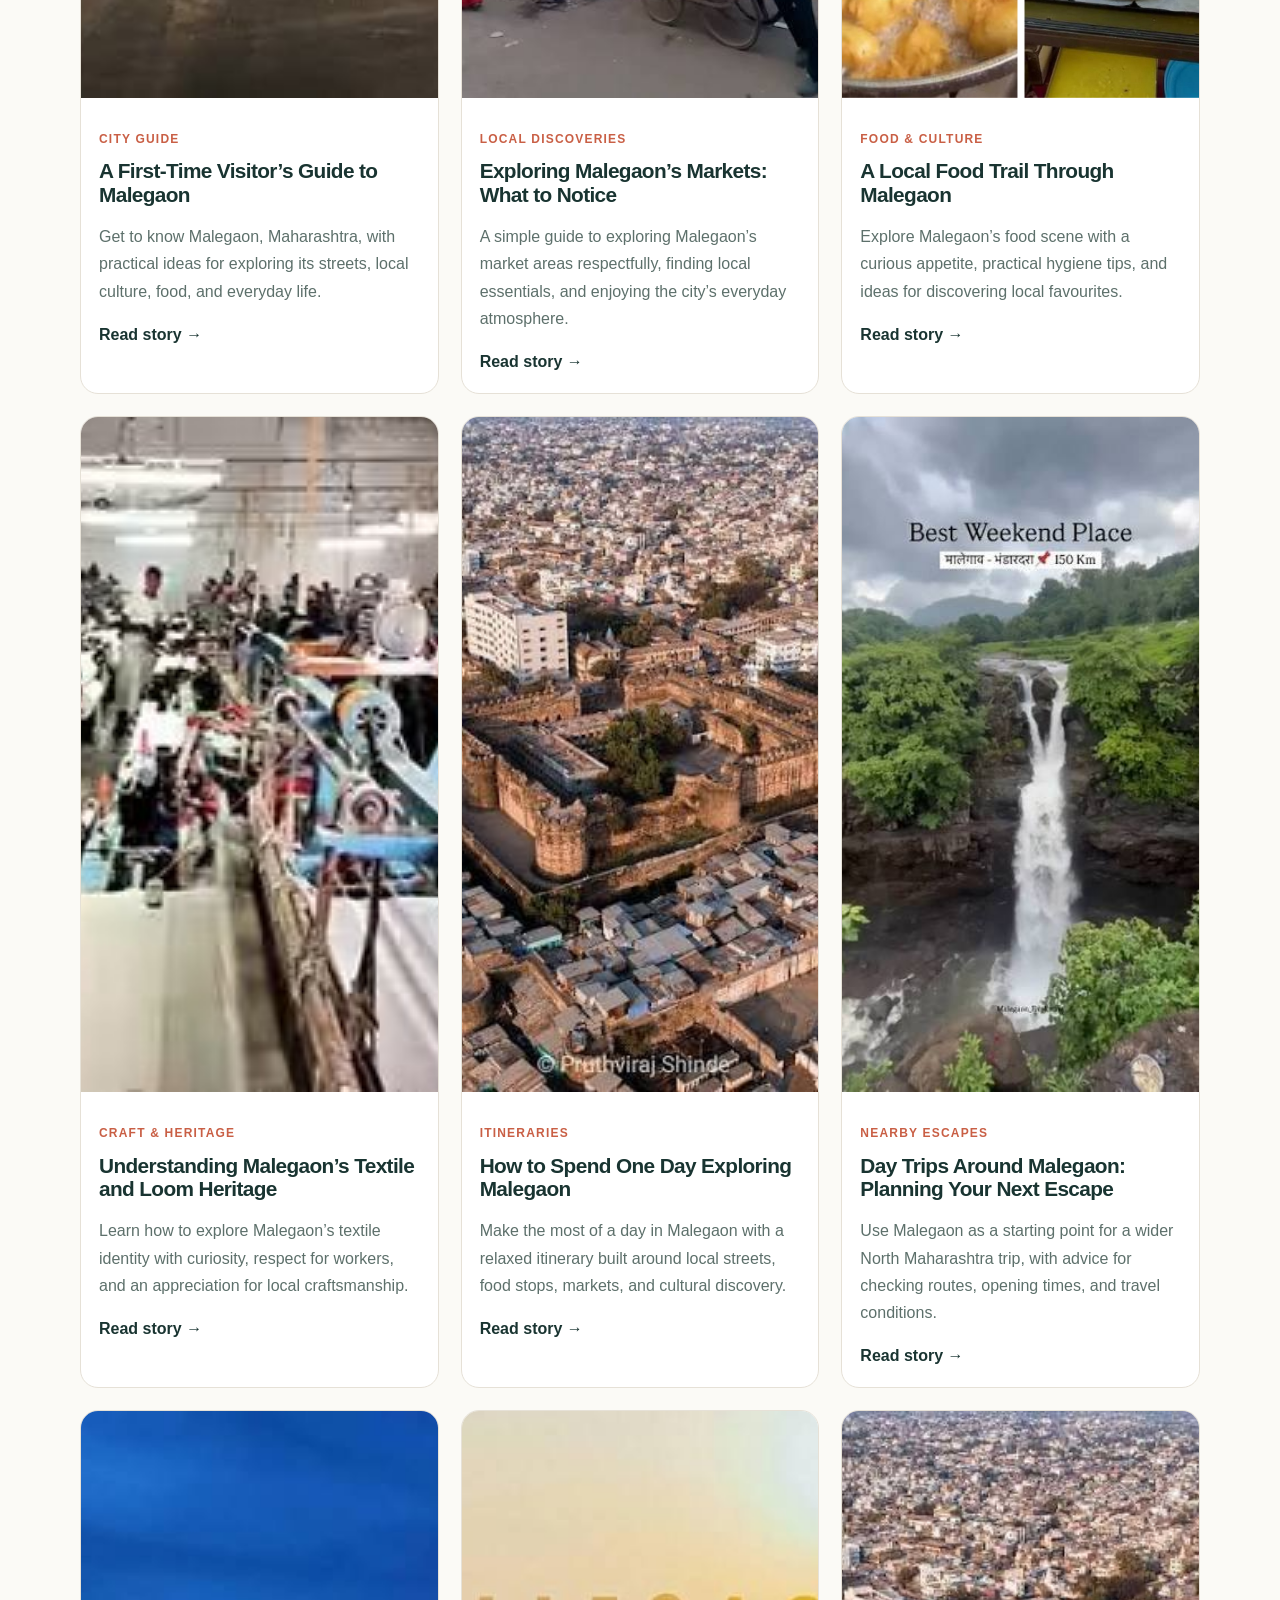
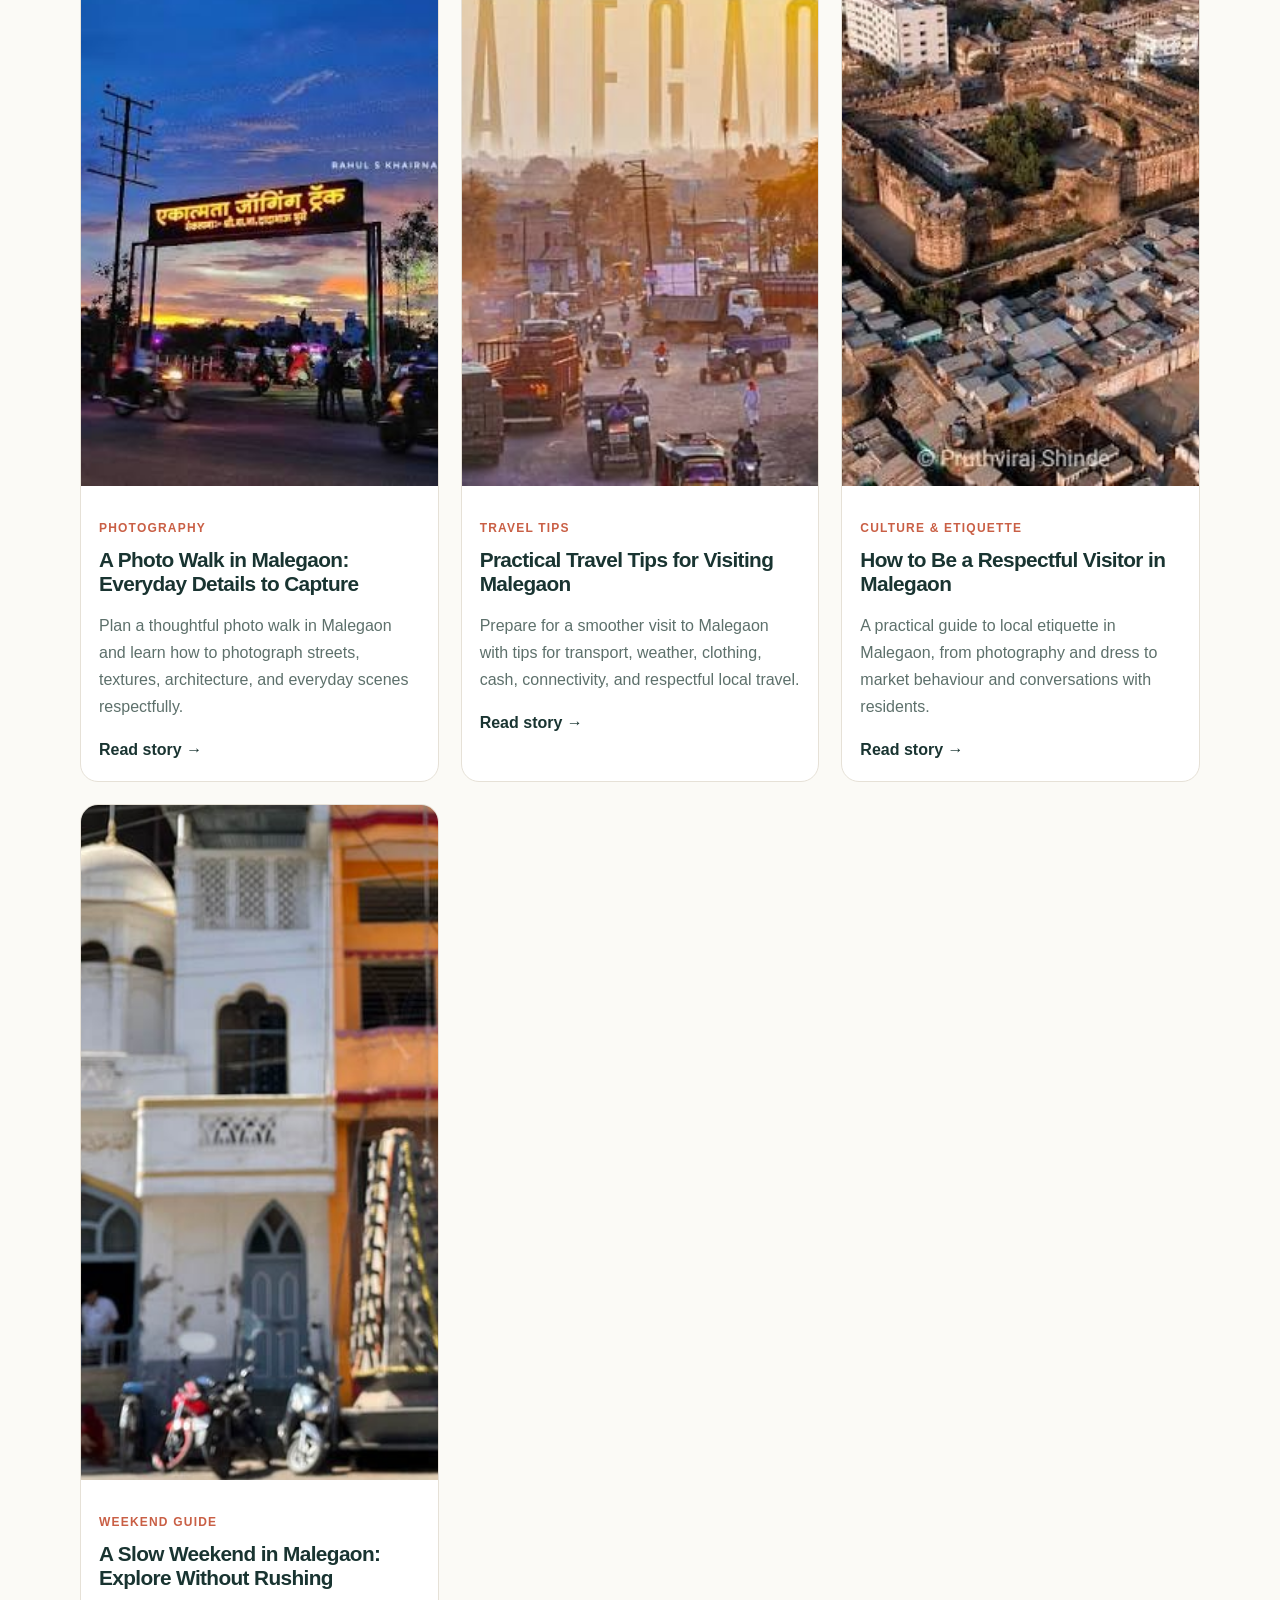
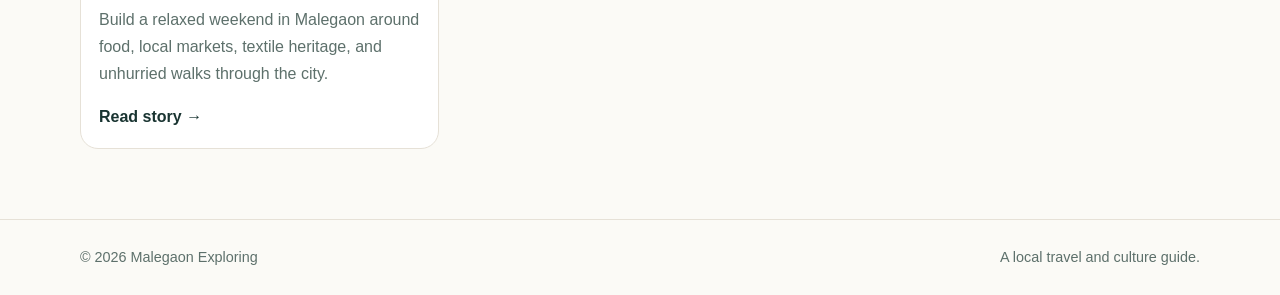
==== commit ecfbc3b7: "Add files via upload" ====
--- a/index.html
+++ b/index.html
@@ -1 +1 @@
-<!doctype html><html lang="en"><head><meta charset="utf-8"><meta name="viewport" content="width=device-width,initial-scale=1"><title>Malegaon Exploring | Local Travel, Food & Culture</title><meta name="description" content="Explore Malegaon, Maharashtra with local travel guides, market walks, food discoveries, textile heritage, itineraries, and practical visitor tips."><link rel="canonical" href="https://YOUR-SITE.vercel.app/"><link rel="stylesheet" href="style.css"><meta property="og:title" content="Malegaon Exploring | Local Travel, Food & Culture"><meta property="og:description" content="A local guide to exploring Malegaon, Maharashtra."><meta property="og:image" content="https://YOUR-SITE.vercel.app/post-1.jpg"></head><body><header class="top"><div class="wrap nav"><a class="brand" href="index.html">MALEGAON <span>EXPLORING</span></a><nav class="links"><a href="index.html">Home</a><a href="index.html#stories">Stories</a><a href="index.html#about">About</a></nav></div></header><main><section class="wrap hero"><div><span class="eyebrow">North Maharashtra • Local field notes</span><h1>Discover Malegaon, one street at a time.</h1><p>Explore the city’s everyday character through local food, market walks, textile heritage, thoughtful itineraries, and practical travel tips.</p><a class="button" href="#stories">Explore the guides ↓</a></div><img src="post-1.jpg" alt="Malegaon entrance gateway in Maharashtra" width="1200" height="675"></section><section class="wrap" id="stories"><div class="sectionhead"><div><span class="eyebrow">The city, explored</span><h2>10 guides to Malegaon</h2></div><p class="muted">Local culture, practical tips, and slow travel.</p></div><div class="grid"><article class="card"><a href="post-1.html"><img src="post-1.jpg" alt="Malegaon entrance gateway in Maharashtra" width="1200" height="675" loading="lazy"></a><div class="cardbody"><span class="category">City Guide</span><h2><a href="post-1.html">A First-Time Visitor’s Guide to Malegaon</a></h2><p>Get to know Malegaon, Maharashtra, with practical ideas for exploring its streets, local culture, food, and everyday life.</p><a class="read" href="post-1.html">Read story →</a></div></article><article class="card"><a href="post-2.html"><img src="post-2.jpg" alt="Busy street market in Malegaon, Maharashtra" width="1200" height="675" loading="lazy"></a><div class="cardbody"><span class="category">Local Discoveries</span><h2><a href="post-2.html">Exploring Malegaon’s Markets: What to Notice</a></h2><p>A simple guide to exploring Malegaon’s market areas respectfully, finding local essentials, and enjoying the city’s everyday atmosphere.</p><a class="read" href="post-2.html">Read story →</a></div></article><article class="card"><a href="post-3.html"><img src="post-3.jpg" alt="A crowded local fair and market near Malegaon" width="1200" height="675" loading="lazy"></a><div class="cardbody"><span class="category">Food &amp; Culture</span><h2><a href="post-3.html">A Local Food Trail Through Malegaon</a></h2><p>Explore Malegaon’s food scene with a curious appetite, practical hygiene tips, and ideas for discovering local favourites.</p><a class="read" href="post-3.html">Read story →</a></div></article><article class="card"><a href="post-4.html"><img src="post-4.jpg" alt="Worker operating a powerloom in Malegaon textile workshop" width="1200" height="675" loading="lazy"></a><div class="cardbody"><span class="category">Craft &amp; Heritage</span><h2><a href="post-4.html">Understanding Malegaon’s Textile and Loom Heritage</a></h2><p>Learn how to explore Malegaon’s textile identity with curiosity, respect for workers, and an appreciation for local craftsmanship.</p><a class="read" href="post-4.html">Read story →</a></div></article><article class="card"><a href="post-5.html"><img src="post-5.jpg" alt="Malegaon city street at sunrise" width="1200" height="675" loading="lazy"></a><div class="cardbody"><span class="category">Itineraries</span><h2><a href="post-5.html">How to Spend One Day Exploring Malegaon</a></h2><p>Make the most of a day in Malegaon with a relaxed itinerary built around local streets, food stops, markets, and cultural discovery.</p><a class="read" href="post-5.html">Read story →</a></div></article><article class="card"><a href="post-6.html"><img src="post-6.jpg" alt="Historic stone fort architecture near the Malegaon region" width="1200" height="675" loading="lazy"></a><div class="cardbody"><span class="category">Nearby Escapes</span><h2><a href="post-6.html">Day Trips Around Malegaon: Planning Your Next Escape</a></h2><p>Use Malegaon as a starting point for a wider North Maharashtra trip, with advice for checking routes, opening times, and travel conditions.</p><a class="read" href="post-6.html">Read story →</a></div></article><article class="card"><a href="post-7.html"><img src="post-7.jpg" alt="A local gateway in Malegaon at sunset" width="1200" height="675" loading="lazy"></a><div class="cardbody"><span class="category">Photography</span><h2><a href="post-7.html">A Photo Walk in Malegaon: Everyday Details to Capture</a></h2><p>Plan a thoughtful photo walk in Malegaon and learn how to photograph streets, textures, architecture, and everyday scenes respectfully.</p><a class="read" href="post-7.html">Read story →</a></div></article><article class="card"><a href="post-8.html"><img src="post-8.jpg" alt="Powerloom machinery inside a textile workshop in Malegaon" width="1200" height="675" loading="lazy"></a><div class="cardbody"><span class="category">Travel Tips</span><h2><a href="post-8.html">Practical Travel Tips for Visiting Malegaon</a></h2><p>Prepare for a smoother visit to Malegaon with tips for transport, weather, clothing, cash, connectivity, and respectful local travel.</p><a class="read" href="post-8.html">Read story →</a></div></article><article class="card"><a href="post-9.html"><img src="post-9.jpg" alt="Religious architecture and minarets in Malegaon" width="1200" height="675" loading="lazy"></a><div class="cardbody"><span class="category">Culture &amp; Etiquette</span><h2><a href="post-9.html">How to Be a Respectful Visitor in Malegaon</a></h2><p>A practical guide to local etiquette in Malegaon, from photography and dress to market behaviour and conversations with residents.</p><a class="read" href="post-9.html">Read story →</a></div></article><article class="card"><a href="post-10.html"><img src="post-10.jpg" alt="Local mosque and temple architecture in Malegaon" width="1200" height="675" loading="lazy"></a><div class="cardbody"><span class="category">Weekend Guide</span><h2><a href="post-10.html">A Slow Weekend in Malegaon: Explore Without Rushing</a></h2><p>Build a relaxed weekend in Malegaon around food, local markets, textile heritage, and unhurried walks through the city.</p><a class="read" href="post-10.html">Read story →</a></div></article></div></section></main><footer class="footer" id="about"><div class="wrap footerin"><span>© 2026 Malegaon Exploring</span><span>A local travel and culture guide.</span></div></footer></body></html>+<!doctype html><html lang="en"><head><meta charset="utf-8"><meta name="viewport" content="width=device-width,initial-scale=1"><title>Malegaon Exploring | Local Travel, Food & Culture</title><meta name="description" content="Explore Malegaon, Maharashtra with local travel guides, market walks, food discoveries, textile heritage, itineraries, and practical visitor tips."><link rel="canonical" href="https://malegaon-exploring.vercel.app/"><link rel="stylesheet" href="style.css"><meta property="og:title" content="Malegaon Exploring | Local Travel, Food & Culture"><meta property="og:description" content="A local guide to exploring Malegaon, Maharashtra."><meta property="og:image" content="https://malegaon-exploring.vercel.app/post-1.jpg"></head><body><header class="top"><div class="wrap nav"><a class="brand" href="index.html">MALEGAON <span>EXPLORING</span></a><nav class="links"><a href="index.html">Home</a><a href="index.html#stories">Stories</a><a href="index.html#about">About</a></nav></div></header><main><section class="wrap hero"><div><span class="eyebrow">North Maharashtra • Local field notes</span><h1>Discover Malegaon, one street at a time.</h1><p>Explore the city’s everyday character through local food, market walks, textile heritage, thoughtful itineraries, and practical travel tips.</p><a class="button" href="#stories">Explore the guides ↓</a></div><img src="post-1.jpg" alt="Malegaon entrance gateway in Maharashtra" width="1200" height="675"></section><section class="wrap" id="stories"><div class="sectionhead"><div><span class="eyebrow">The city, explored</span><h2>10 guides to Malegaon</h2></div><p class="muted">Local culture, practical tips, and slow travel.</p></div><div class="grid"><article class="card"><a href="post-1.html"><img src="post-1.jpg" alt="Malegaon entrance gateway in Maharashtra" width="1200" height="675" loading="lazy"></a><div class="cardbody"><span class="category">City Guide</span><h2><a href="post-1.html">A First-Time Visitor’s Guide to Malegaon</a></h2><p>Get to know Malegaon, Maharashtra, with practical ideas for exploring its streets, local culture, food, and everyday life.</p><a class="read" href="post-1.html">Read story →</a></div></article><article class="card"><a href="post-2.html"><img src="post-2.jpg" alt="Busy street market in Malegaon, Maharashtra" width="1200" height="675" loading="lazy"></a><div class="cardbody"><span class="category">Local Discoveries</span><h2><a href="post-2.html">Exploring Malegaon’s Markets: What to Notice</a></h2><p>A simple guide to exploring Malegaon’s market areas respectfully, finding local essentials, and enjoying the city’s everyday atmosphere.</p><a class="read" href="post-2.html">Read story →</a></div></article><article class="card"><a href="post-3.html"><img src="post-3.jpg" alt="Popular local snacks and food stalls in Malegaon" width="1200" height="675" loading="lazy"></a><div class="cardbody"><span class="category">Food &amp; Culture</span><h2><a href="post-3.html">A Local Food Trail Through Malegaon</a></h2><p>Explore Malegaon’s food scene with a curious appetite, practical hygiene tips, and ideas for discovering local favourites.</p><a class="read" href="post-3.html">Read story →</a></div></article><article class="card"><a href="post-4.html"><img src="post-4.jpg" alt="Worker operating a powerloom in Malegaon textile workshop" width="1200" height="675" loading="lazy"></a><div class="cardbody"><span class="category">Craft &amp; Heritage</span><h2><a href="post-4.html">Understanding Malegaon’s Textile and Loom Heritage</a></h2><p>Learn how to explore Malegaon’s textile identity with curiosity, respect for workers, and an appreciation for local craftsmanship.</p><a class="read" href="post-4.html">Read story →</a></div></article><article class="card"><a href="post-5.html"><img src="post-5.jpg" alt="Aerial view of the historic fort and surrounding cityscape in Malegaon" width="1200" height="675" loading="lazy"></a><div class="cardbody"><span class="category">Itineraries</span><h2><a href="post-5.html">How to Spend One Day Exploring Malegaon</a></h2><p>Make the most of a day in Malegaon with a relaxed itinerary built around local streets, food stops, markets, and cultural discovery.</p><a class="read" href="post-5.html">Read story →</a></div></article><article class="card"><a href="post-6.html"><img src="post-6.jpg" alt="Green waterfall and landscape near Malegaon, a weekend escape" width="1200" height="675" loading="lazy"></a><div class="cardbody"><span class="category">Nearby Escapes</span><h2><a href="post-6.html">Day Trips Around Malegaon: Planning Your Next Escape</a></h2><p>Use Malegaon as a starting point for a wider North Maharashtra trip, with advice for checking routes, opening times, and travel conditions.</p><a class="read" href="post-6.html">Read story →</a></div></article><article class="card"><a href="post-7.html"><img src="post-7.jpg" alt="A local gateway in Malegaon at sunset" width="1200" height="675" loading="lazy"></a><div class="cardbody"><span class="category">Photography</span><h2><a href="post-7.html">A Photo Walk in Malegaon: Everyday Details to Capture</a></h2><p>Plan a thoughtful photo walk in Malegaon and learn how to photograph streets, textures, architecture, and everyday scenes respectfully.</p><a class="read" href="post-7.html">Read story →</a></div></article><article class="card"><a href="post-8.html"><img src="post-8.jpg" alt="Powerloom machinery inside a textile workshop in Malegaon" width="1200" height="675" loading="lazy"></a><div class="cardbody"><span class="category">Travel Tips</span><h2><a href="post-8.html">Practical Travel Tips for Visiting Malegaon</a></h2><p>Prepare for a smoother visit to Malegaon with tips for transport, weather, clothing, cash, connectivity, and respectful local travel.</p><a class="read" href="post-8.html">Read story →</a></div></article><article class="card"><a href="post-9.html"><img src="post-9.jpg" alt="Aerial view of the historic fort and surrounding cityscape in Malegaon" width="1200" height="675" loading="lazy"></a><div class="cardbody"><span class="category">Culture &amp; Etiquette</span><h2><a href="post-9.html">How to Be a Respectful Visitor in Malegaon</a></h2><p>A practical guide to local etiquette in Malegaon, from photography and dress to market behaviour and conversations with residents.</p><a class="read" href="post-9.html">Read story →</a></div></article><article class="card"><a href="post-10.html"><img src="post-10.jpg" alt="Local mosque and temple architecture in Malegaon" width="1200" height="675" loading="lazy"></a><div class="cardbody"><span class="category">Weekend Guide</span><h2><a href="post-10.html">A Slow Weekend in Malegaon: Explore Without Rushing</a></h2><p>Build a relaxed weekend in Malegaon around food, local markets, textile heritage, and unhurried walks through the city.</p><a class="read" href="post-10.html">Read story →</a></div></article></div></section></main><footer class="footer" id="about"><div class="wrap footerin"><span>© 2026 Malegaon Exploring</span><span>A local travel and culture guide.</span></div></footer></body></html>
